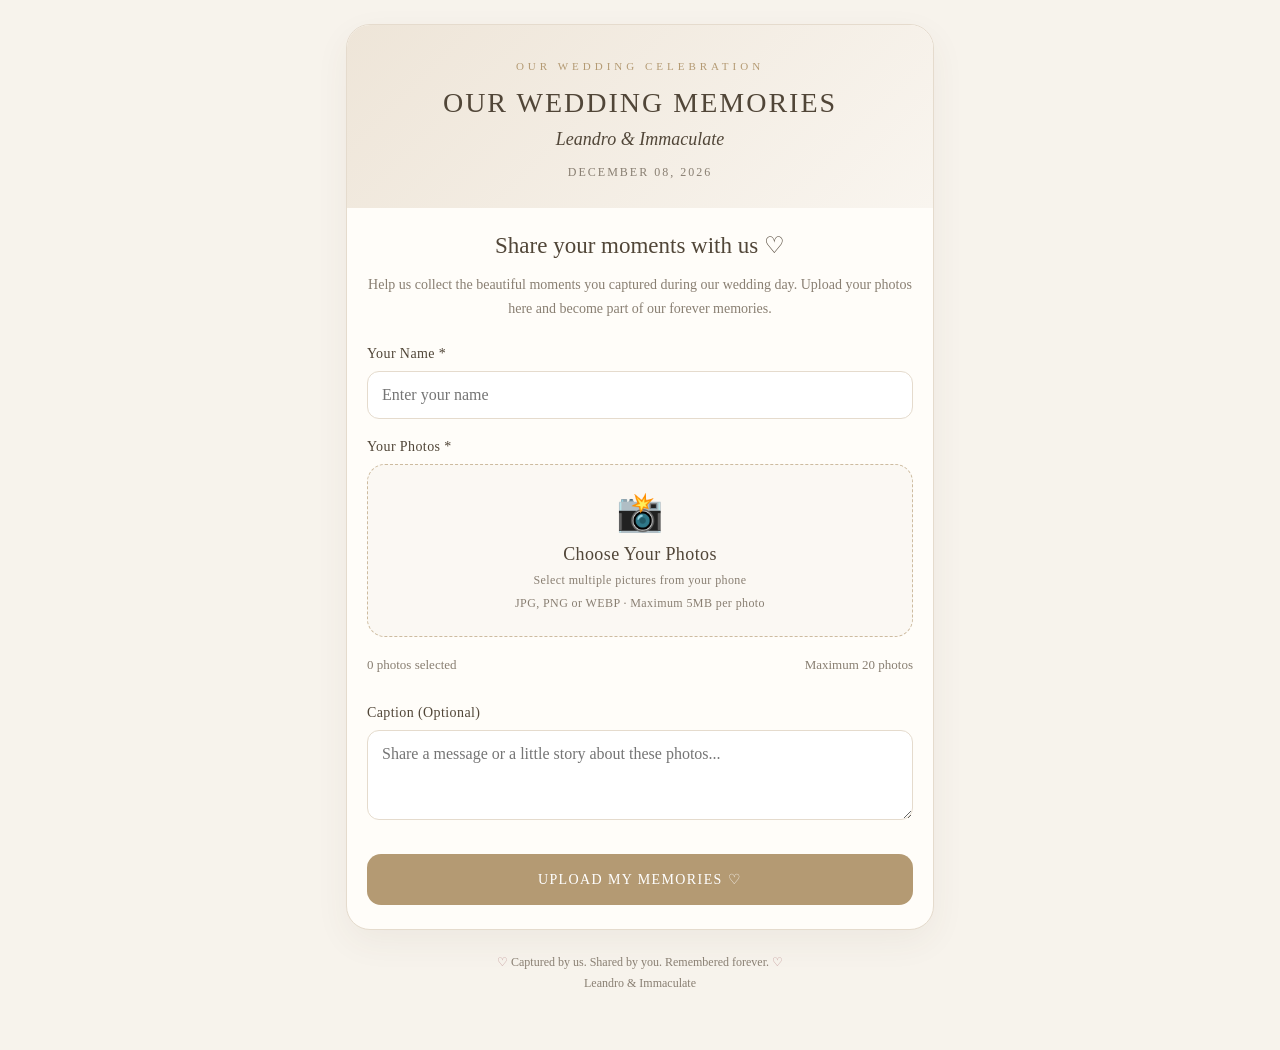
==== memories-upload.html @ 87af4710 "Update file size limit message to 100MB" ====
<!DOCTYPE html>
<html lang="en">
<head>
<meta charset="UTF-8">
<meta name="viewport" content="width=device-width, initial-scale=1.0">
<title>Our Wedding Memories | Leandro & Immaculate</title>

<style>
:root {
  --bg: #f7f3ec;
  --cream: #eee5d8;
  --gold: #b49a73;
  --dark: #514638;
  --muted: #897f72;
  --white: #fffdf9;
  --line: #e5dbcd;
  --green: #476d52;
}

* {
  box-sizing: border-box;
}

body {
  margin: 0;
  min-height: 100vh;
  background: var(--bg);
  color: var(--dark);
  font-family: Georgia, "Times New Roman", serif;
}

body, input, textarea, button {
  font-family: inherit;
}

.page {
  width: 100%;
  max-width: 620px;
  margin: auto;
  padding: 24px 16px 50px;
}

.card {
  background: var(--white);
  border: 1px solid var(--line);
  border-radius: 24px;
  overflow: hidden;
  box-shadow: 0 12px 35px rgba(87, 67, 44, .06);
}

.header {
  text-align: center;
  padding: 35px 20px 28px;
  background: linear-gradient(135deg, #eee5d8, #f9f5ef);
}

.eyebrow {
  font-size: 11px;
  letter-spacing: 4px;
  color: var(--gold);
  text-transform: uppercase;
}

.header h1 {
  font-size: 28px;
  letter-spacing: 2px;
  margin: 15px 0 10px;
  font-weight: normal;
}

.couple {
  font-size: 18px;
  font-style: italic;
}

.date {
  margin-top: 15px;
  font-size: 12px;
  letter-spacing: 2px;
  color: var(--muted);
}

.content {
  padding: 24px 20px;
}

.intro {
  text-align: center;
  margin-bottom: 25px;
}

.intro h2 {
  font-weight: normal;
  font-size: 23px;
  margin: 0 0 12px;
}

.intro p {
  font-size: 14px;
  line-height: 1.7;
  color: var(--muted);
}

.field {
  margin-bottom: 20px;
}

.field label {
  display: block;
  margin-bottom: 9px;
  font-size: 14px;
  letter-spacing: .4px;
}

input[type="text"],
textarea {
  width: 100%;
  border: 1px solid var(--line);
  background: #fff;
  padding: 14px;
  border-radius: 12px;
  font-size: 16px;
  outline: none;
  color: var(--dark);
}

input:focus,
textarea:focus {
  border-color: var(--gold);
}

textarea {
  resize: vertical;
  min-height: 90px;
}

.upload-box {
  border: 1.5px dashed #cdbb9f;
  border-radius: 18px;
  background: #fbf8f3;
  padding: 25px 15px;
  text-align: center;
  cursor: pointer;
  transition: .2s;
}

.upload-box:active {
  transform: scale(.99);
}

.upload-icon {
  font-size: 38px;
  margin-bottom: 10px;
}

.upload-box h3 {
  font-size: 18px;
  font-weight: normal;
  margin: 5px 0;
}

.upload-box p {
  font-size: 12px;
  color: var(--muted);
  margin: 8px 0 0;
}

#photoInput {
  display: none;
}

.selection-info {
  display: flex;
  justify-content: space-between;
  align-items: center;
  margin: 15px 0 10px;
  font-size: 13px;
  color: var(--muted);
}

.preview-grid {
  display: grid;
  grid-template-columns: repeat(3, 1fr);
  gap: 9px;
}

.preview-item {
  position: relative;
  aspect-ratio: 1;
  border-radius: 12px;
  overflow: hidden;
  background: #eee;
}

.preview-item img {
  width: 100%;
  height: 100%;
  object-fit: cover;
}

.remove-photo {
  position: absolute;
  top: 5px;
  right: 5px;
  border: 0;
  border-radius: 50%;
  width: 26px;
  height: 26px;
  background: rgba(40, 30, 20, .75);
  color: white;
  cursor: pointer;
}

.upload-button {
  width: 100%;
  border: none;
  border-radius: 14px;
  padding: 17px;
  background: var(--gold);
  color: white;
  font-size: 14px;
  letter-spacing: 1.4px;
  cursor: pointer;
  margin-top: 10px;
  transition: .2s;
}

.upload-button:hover {
  background: #9e845e;
}

.upload-button:disabled {
  opacity: .55;
  cursor: not-allowed;
}

.progress-section {
  display: none;
  margin-top: 20px;
}

.progress-text {
  font-size: 13px;
  margin-bottom: 8px;
  color: var(--muted);
  text-align: center;
}

.progress-track {
  height: 9px;
  background: #eee5d8;
  border-radius: 20px;
  overflow: hidden;
}

.progress-bar {
  height: 100%;
  width: 0%;
  background: var(--green);
  transition: width .3s;
}

.message {
  display: none;
  padding: 16px;
  border-radius: 14px;
  margin-top: 18px;
  font-size: 14px;
  line-height: 1.6;
  text-align: center;
}

.message.success {
  display: block;
  background: #edf5ee;
  color: #355f40;
}

.message.error {
  display: block;
  background: #fbefec;
  color: #9c3b2e;
}

.footer {
  text-align: center;
  padding: 22px 10px 5px;
  color: var(--muted);
  font-size: 12px;
  line-height: 1.8;
}

.footer .heart {
  color: #bd8e8e;
}

@media (max-width: 420px) {
  .page {
    padding: 12px;
  }

  .header h1 {
    font-size: 24px;
  }

  .content {
    padding: 20px 16px;
  }

  .preview-grid {
    grid-template-columns: repeat(3, 1fr);
  }
}
</style>
</head>

<body>

<div class="page">

  <div class="card">

    <header class="header">
      <div class="eyebrow">Our Wedding Celebration</div>

      <h1>OUR WEDDING MEMORIES</h1>

      <div class="couple">
        Leandro & Immaculate
      </div>

      <div class="date">
        DECEMBER 08, 2026
      </div>
    </header>

    <main class="content">

      <div class="intro">
        <h2>Share your moments with us ♡</h2>

        <p>
          Help us collect the beautiful moments you captured
          during our wedding day. Upload your photos here
          and become part of our forever memories.
        </p>
      </div>

      <div class="field">

        <label for="guestName">
          Your Name *
        </label>

        <input
          type="text"
          id="guestName"
          placeholder="Enter your name"
          maxlength="100"
        >

      </div>

      <div class="field">

        <label>
          Your Photos *
        </label>

        <label class="upload-box" for="photoInput">

          <div class="upload-icon">📸</div>

          <h3>Choose Your Photos</h3>

          <p>
            Select multiple pictures from your phone
          </p>

          <p>
            JPG, PNG or WEBP · Maximum 5MB per photo
          </p>

        </label>

        <input
          type="file"
          id="photoInput"
          accept="image/jpeg,image/png,image/webp"
          multiple
        >

      </div>

      <div class="selection-info">
        <span id="photoCount">0 photos selected</span>
        <span>Maximum 20 photos</span>
      </div>

      <div class="preview-grid" id="previewGrid"></div>

      <div class="field" style="margin-top:22px">

        <label for="caption">
          Caption (Optional)
        </label>

        <textarea
          id="caption"
          maxlength="500"
          placeholder="Share a message or a little story about these photos..."
        ></textarea>

      </div>

      <button
        class="upload-button"
        id="uploadButton"
      >
        UPLOAD MY MEMORIES ♡
      </button>

      <div class="progress-section" id="progressSection">

        <div class="progress-text" id="progressText">
          Preparing upload...
        </div>

        <div class="progress-track">
          <div class="progress-bar" id="progressBar"></div>
        </div>

      </div>

      <div class="message" id="message"></div>

    </main>

  </div>

  <footer class="footer">

    <div>
      <span class="heart">♡</span>
      Captured by us. Shared by you.
      Remembered forever.
      <span class="heart">♡</span>
    </div>

    <div>
      Leandro & Immaculate
    </div>

  </footer>

</div>

<script>

// ============================================
// CONFIGURATION
// ============================================

// REPLACE THIS WITH YOUR ACTUAL GOOGLE APPS SCRIPT URL

const API_URL = "PASTE_YOUR_GOOGLE_APPS_SCRIPT_WEB_APP_URL_HERE";

// ============================================
// ELEMENTS
// ============================================

const photoInput = document.getElementById("photoInput");
const guestNameInput = document.getElementById("guestName");
const captionInput = document.getElementById("caption");
const previewGrid = document.getElementById("previewGrid");
const photoCount = document.getElementById("photoCount");
const uploadButton = document.getElementById("uploadButton");
const progressSection = document.getElementById("progressSection");
const progressText = document.getElementById("progressText");
const progressBar = document.getElementById("progressBar");
const messageBox = document.getElementById("message");

let selectedFiles = [];

const MAX_PHOTOS = 20;
const MAX_SIZE = 5 * 1024 * 1024;

// ============================================
// SELECT PHOTOS
// ============================================

photoInput.addEventListener("change", function () {

  const incoming = Array.from(photoInput.files || []);

  incoming.forEach(file => {

    if (selectedFiles.length >= MAX_PHOTOS) {
      return;
    }

    const duplicate = selectedFiles.some(existing =>
      existing.name === file.name &&
      existing.size === file.size &&
      existing.lastModified === file.lastModified
    );

    if (!duplicate) {
      selectedFiles.push(file);
    }

  });

  photoInput.value = "";

  renderPreviews();

});

// ============================================
// PREVIEW PHOTOS
// ============================================

function renderPreviews() {

  previewGrid.innerHTML = "";

  selectedFiles.forEach((file, index) => {

    const item = document.createElement("div");
    item.className = "preview-item";

    const img = document.createElement("img");

    img.src = URL.createObjectURL(file);
    img.alt = "Selected wedding photo";

    const remove = document.createElement("button");

    remove.className = "remove-photo";
    remove.type = "button";
    remove.textContent = "×";

    remove.addEventListener("click", function () {

      selectedFiles.splice(index, 1);

      renderPreviews();

    });

    item.appendChild(img);
    item.appendChild(remove);

    previewGrid.appendChild(item);

  });

  photoCount.textContent =
    selectedFiles.length + 
    (selectedFiles.length === 1 ? " photo selected" : " photos selected");

}

// ============================================
// FILE TO BASE64
// ============================================

function fileToBase64(file) {

  return new Promise((resolve, reject) => {

    const reader = new FileReader();

    reader.onload = function () {

      const result = String(reader.result || "");
      const base64 = result.split(",")[1] || "";

      resolve(base64);

    };

    reader.onerror = function () {
      reject(new Error("Unable to read " + file.name));
    };

    reader.readAsDataURL(file);

  });

}

// ============================================
// UPLOAD ONE PHOTO
// ============================================

async function uploadOnePhoto(file, guestName, caption) {

  const base64 = await fileToBase64(file);

  const payload = {
    action: "upload",
    guestName: guestName,
    caption: caption,
    fileName: file.name,
    mimeType: file.type,
    base64: base64
  };

  const response = await fetch(API_URL, {

    method: "POST",

    // text/plain avoids a JSON preflight request
    headers: {
      "Content-Type": "text/plain;charset=utf-8"
    },

    body: JSON.stringify(payload)

  });

  const result = await response.json();

  if (!result.success) {
    throw new Error(result.message || "Upload failed.");
  }

  return result;

}

// ============================================
// UPLOAD ALL PHOTOS
// ============================================

uploadButton.addEventListener("click", async function () {

  const guestName = guestNameInput.value.trim();
  const caption = captionInput.value.trim();

  hideMessage();

  if (!guestName) {
    showMessage("Please enter your name first.", "error");
    guestNameInput.focus();
    return;
  }

  if (selectedFiles.length === 0) {
    showMessage("Please select at least one photo.", "error");
    return;
  }

  if (selectedFiles.length > MAX_PHOTOS) {
    showMessage("Maximum of 20 photos per upload.", "error");
    return;
  }

  for (const file of selectedFiles) {

    if (file.size > MAX_SIZE) {

      showMessage(
        file.name + " exceeds the 100MB limit.",
        "error"
      );

      return;

    }

    if (!["image/jpeg", "image/png", "image/webp"].includes(file.type)) {

      showMessage(
        "Unsupported photo format: " + file.name,
        "error"
      );

      return;

    }

  }

  if (
    API_URL === "https://script.google.com/macros/s/AKfycbylezaH__z4EkA7r4Qh6HmVrXBT3joEvVnqxQSaul1gGUXtiYYhckIkiVF0fOTjWPeIng/exec"
  ) {

    showMessage(
      "Please configure the Wedding Memories API URL first.",
      "error"
    );

    return;

  }

  uploadButton.disabled = true;
  uploadButton.textContent = "UPLOADING YOUR MEMORIES...";

  progressSection.style.display = "block";

  const total = selectedFiles.length;
  let completed = 0;
  let failed = [];

  progressBar.style.width = "0%";

  try {

    for (let i = 0; i < total; i++) {

      const file = selectedFiles[i];

      progressText.textContent =
        "Uploading photo " + (i + 1) + " of " + total + "...";

      try {

        await uploadOnePhoto(file, guestName, caption);

        completed++;

      } catch (err) {

        failed.push(file.name);

      }

      const progress = Math.round(((i + 1) / total) * 100);

      progressBar.style.width = progress + "%";

    }

    if (failed.length === 0) {

      showMessage(
        "♡ Thank you, " + guestName + "! " +
        total + " photo(s) uploaded successfully. " +
        "Your beautiful memories are now part of our wedding album!",
        "success"
      );

      selectedFiles = [];
      renderPreviews();

      captionInput.value = "";

    } else {

      showMessage(
        completed + " photo(s) uploaded successfully. " +
        failed.length + " photo(s) failed. " +
        "You may try uploading the failed photos again.",
        "error"
      );

      // Retain only failed files for retry

      selectedFiles = selectedFiles.filter(
        file => failed.includes(file.name)
      );

      renderPreviews();

    }

  } finally {

    uploadButton.disabled = false;
    uploadButton.textContent = "UPLOAD MY MEMORIES ♡";

  }

});

// ============================================
// MESSAGE
// ============================================

function showMessage(text, type) {

  messageBox.className = "message " + type;
  messageBox.textContent = text;

  messageBox.scrollIntoView({
    behavior: "smooth",
    block: "center"
  });

}

function hideMessage() {

  messageBox.className = "message";
  messageBox.textContent = "";

}

</script>

</body>
</html>
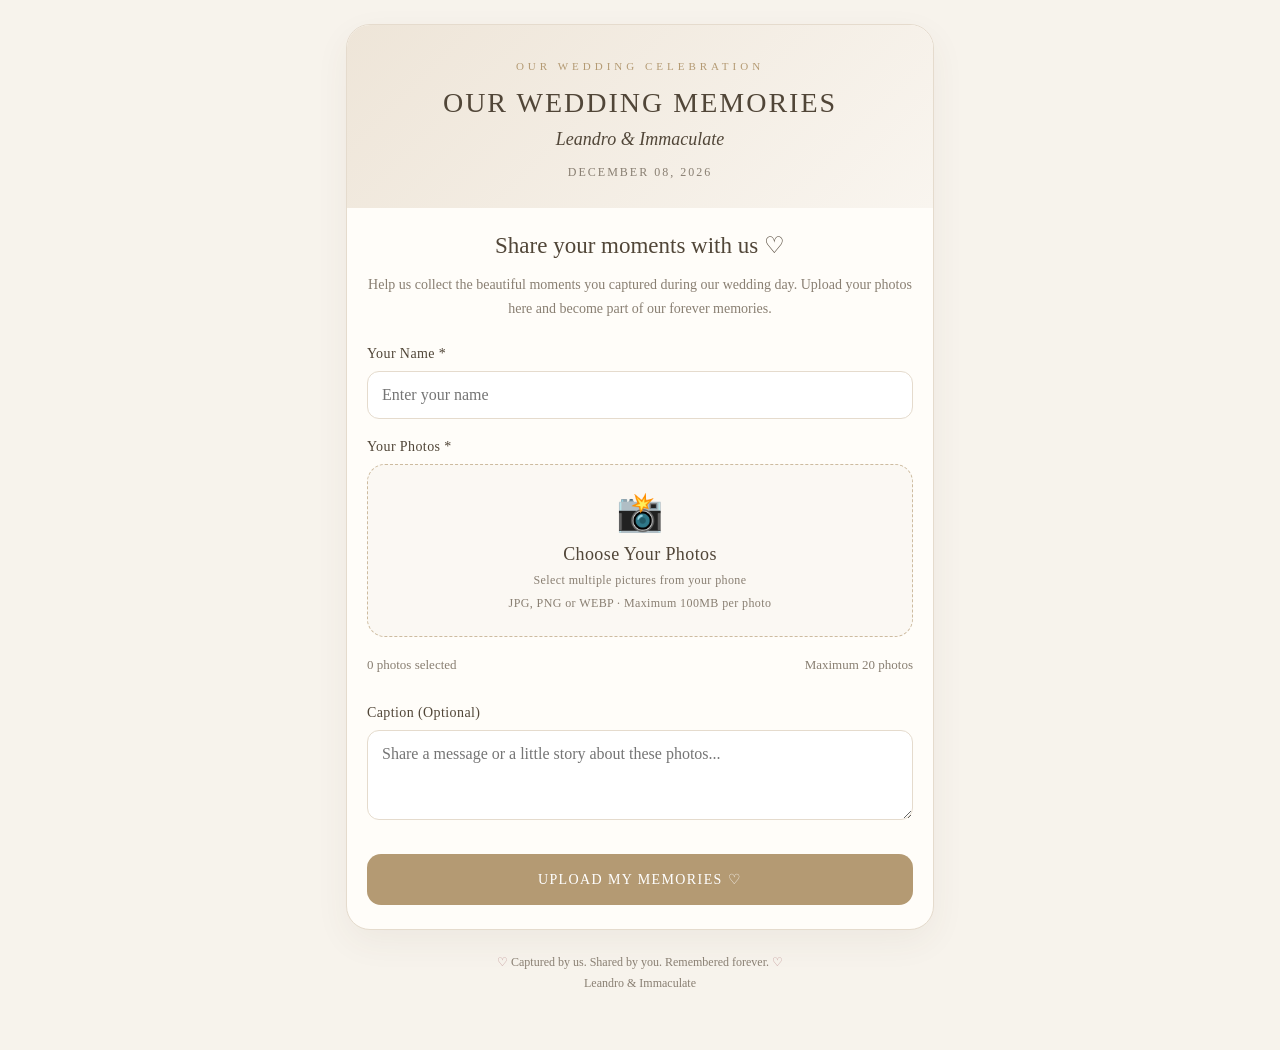
==== commit 100f74ba: "Increase maximum photo size limit to 100MB" ====
--- a/memories-upload.html
+++ b/memories-upload.html
@@ -379,7 +379,7 @@
           </p>
 
           <p>
-            JPG, PNG or WEBP · Maximum 5MB per photo
+            JPG, PNG or WEBP · Maximum 100MB per photo
           </p>
 
         </label>
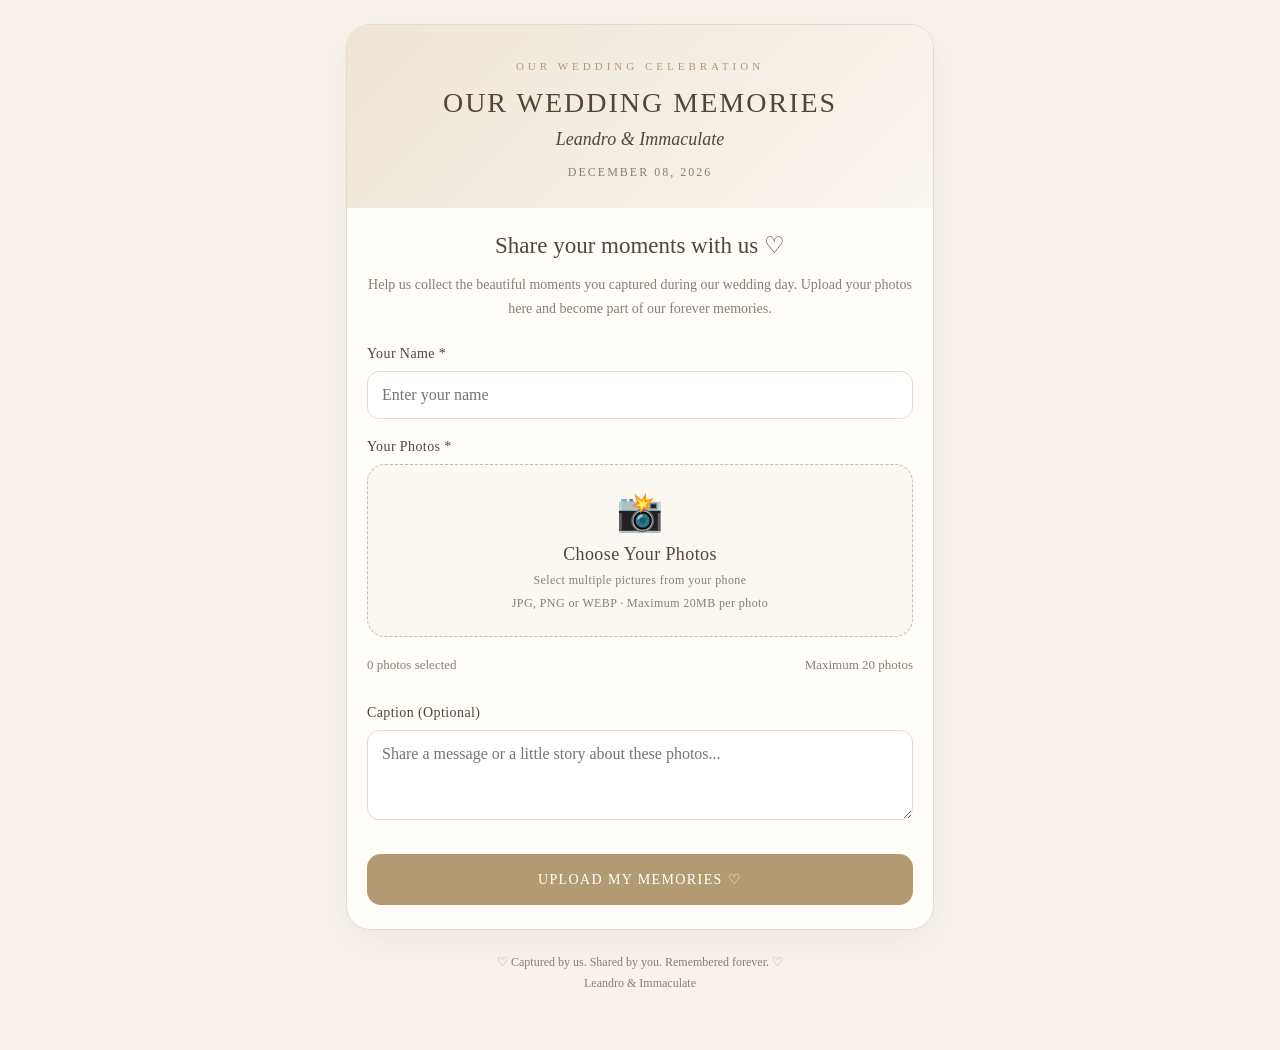
==== commit a4bb5ea6: "Update memories-upload.html" ====
--- a/memories-upload.html
+++ b/memories-upload.html
@@ -379,7 +379,7 @@
           </p>
 
           <p>
-            JPG, PNG or WEBP · Maximum 100MB per photo
+            JPG, PNG or WEBP · Maximum 20MB per photo
           </p>
 
         </label>
@@ -464,7 +464,7 @@
 
 // REPLACE THIS WITH YOUR ACTUAL GOOGLE APPS SCRIPT URL
 
-const API_URL = "PASTE_YOUR_GOOGLE_APPS_SCRIPT_WEB_APP_URL_HERE";
+const API_URL = "https://script.google.com/macros/s/AKfycbylezaH__z4EkA7r4Qh6HmVrXBT3joEvVnqxQSaul1gGUXtiYYhckIkiVF0fOTjWPeIng/exec";
 
 // ============================================
 // ELEMENTS
@@ -484,7 +484,7 @@
 let selectedFiles = [];
 
 const MAX_PHOTOS = 20;
-const MAX_SIZE = 5 * 1024 * 1024;
+const MAX_SIZE = 20 * 1024 * 1024;
 
 // ============================================
 // SELECT PHOTOS
@@ -622,13 +622,28 @@
 
   });
 
-  const result = await response.json();
-
-  if (!result.success) {
-    throw new Error(result.message || "Upload failed.");
-  }
-
-  return result;
+  const responseText = await response.text();
+
+console.log("UPLOAD RESPONSE STATUS:", response.status);
+console.log("UPLOAD RESPONSE URL:", response.url);
+console.log("UPLOAD RESPONSE:", responseText);
+
+let result;
+
+try {
+  result = JSON.parse(responseText);
+} catch (err) {
+  throw new Error(
+    "Google returned a non-JSON response. " +
+    "Response: " + responseText.substring(0, 300)
+  );
+}
+
+if (!result.success) {
+  throw new Error(result.message || "Upload failed.");
+}
+
+return result;
 
 }
 
@@ -664,7 +679,7 @@
     if (file.size > MAX_SIZE) {
 
       showMessage(
-        file.name + " exceeds the 100MB limit.",
+        file.name + " exceeds the 20MB limit.",
         "error"
       );
 
@@ -686,7 +701,10 @@
   }
 
   if (
-    API_URL === "https://script.google.com/macros/s/AKfycbylezaH__z4EkA7r4Qh6HmVrXBT3joEvVnqxQSaul1gGUXtiYYhckIkiVF0fOTjWPeIng/exec"
+    !API_URL ||
+    API_URL.includes("PASTE_YOUR") ||
+    !API_URL.startsWith("https://script.google.com/macros/s/") ||
+    !API_URL.endsWith("/exec")
   ) {
 
     showMessage(
@@ -726,9 +744,13 @@
 
       } catch (err) {
 
-        failed.push(file.name);
-
-      }
+  console.error("PHOTO UPLOAD ERROR:", err);
+
+  failed.push(file.name);
+
+  console.error("Error details:", err.message);
+
+}
 
       const progress = Math.round(((i + 1) / total) * 100);
 
@@ -753,11 +775,11 @@
     } else {
 
       showMessage(
-        completed + " photo(s) uploaded successfully. " +
-        failed.length + " photo(s) failed. " +
-        "You may try uploading the failed photos again.",
-        "error"
-      );
+  completed + " photo(s) uploaded successfully. " +
+  failed.length + " photo(s) failed. " +
+  "Please open your browser Console (F12) to check the exact error.",
+  "error"
+);
 
       // Retain only failed files for retry
 
